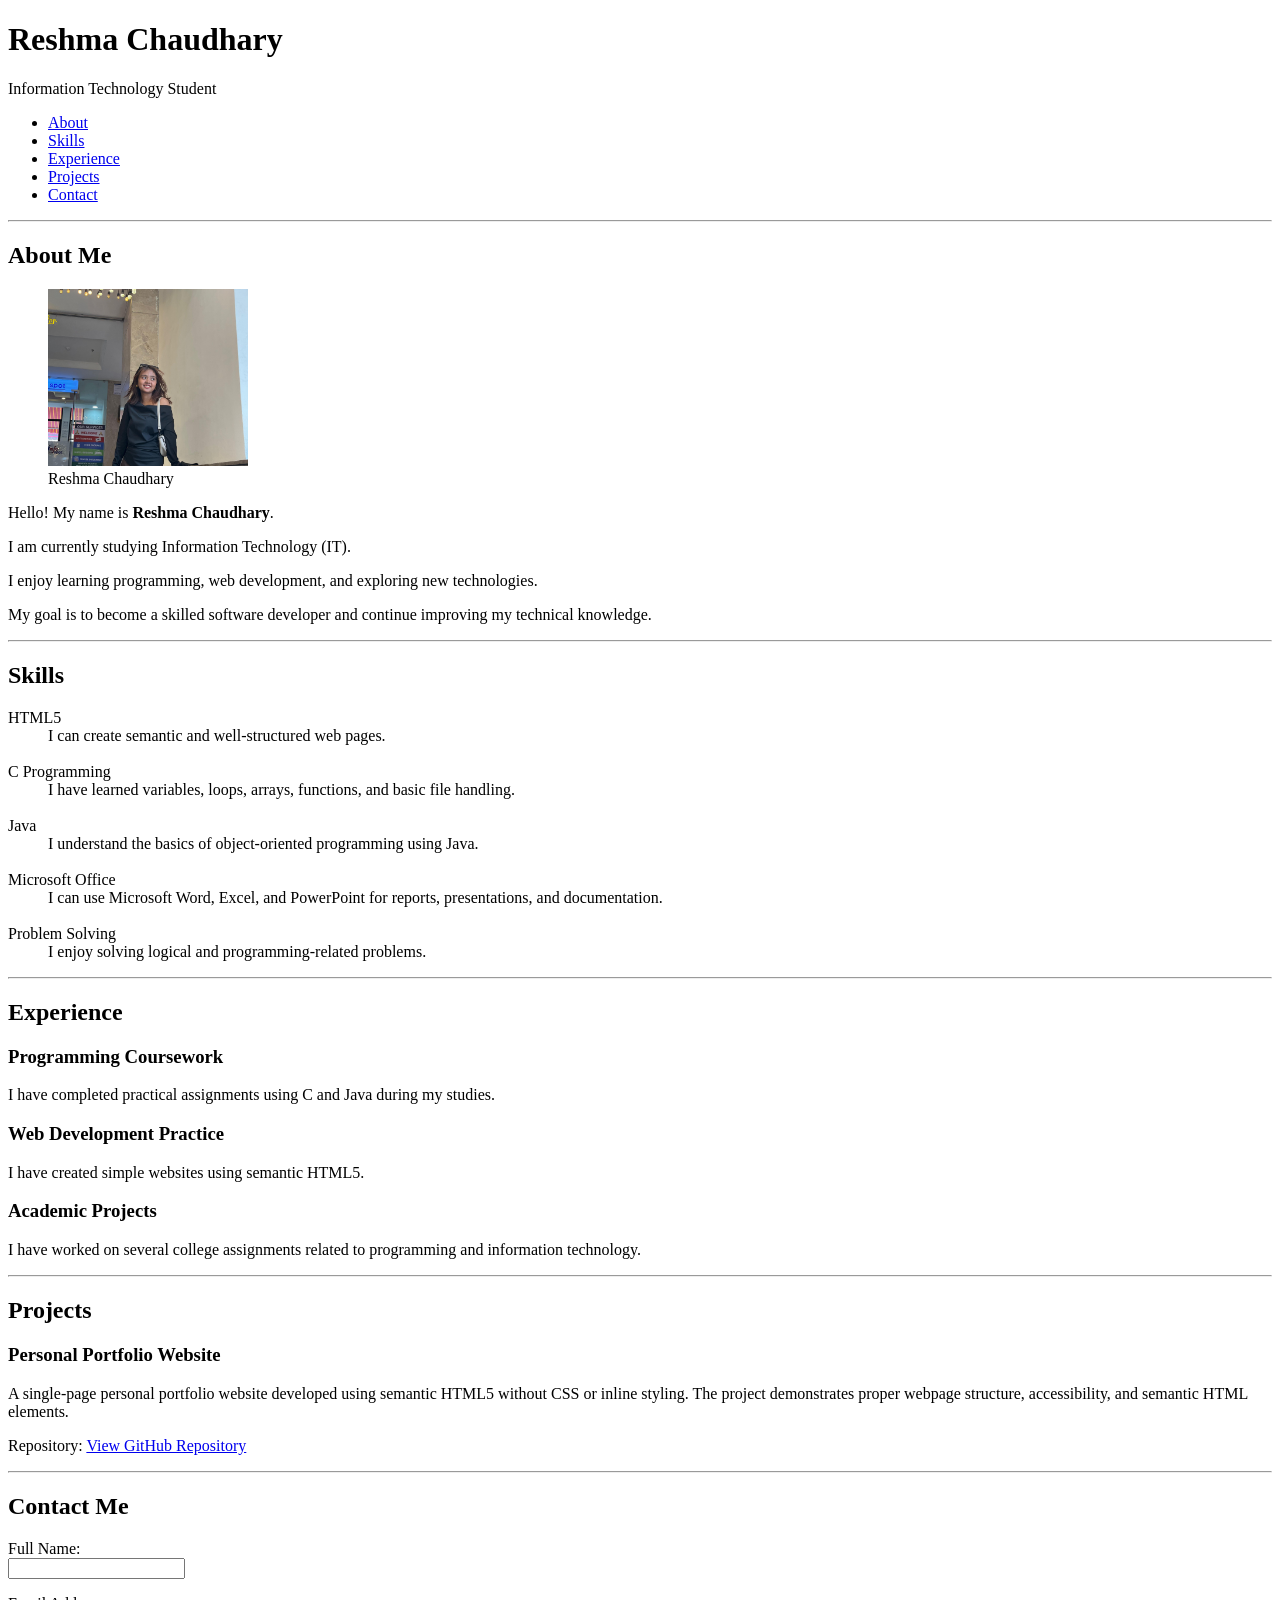
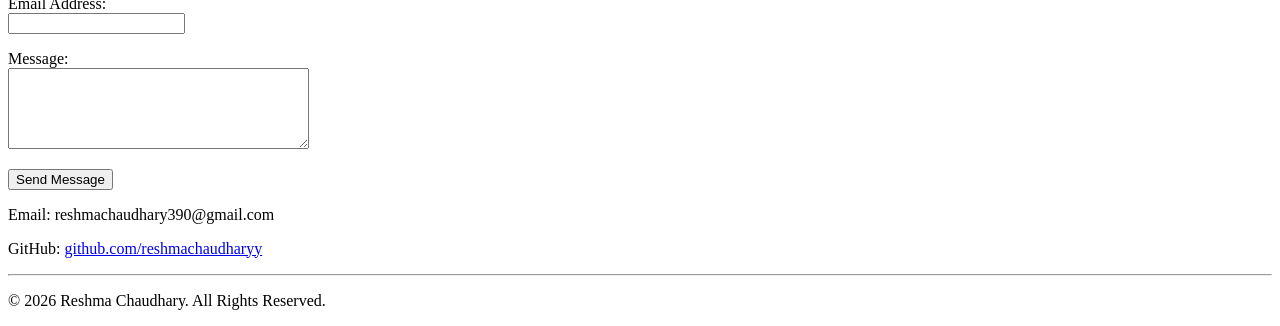
==== index.html @ 18c4c6c0 "Update index.html" ====
<!DOCTYPE html>
<html lang="en">
<head>
    <meta charset="UTF-8">
    <meta name="viewport" content="width=device-width, initial-scale=1.0">
    <title>Personal Portfolio - Reshma Chaudhary</title>
</head>
<body>

    <header>
        <h1>Reshma Chaudhary</h1>
        <p>Information Technology Student</p>

        <nav>
            <ul>
                <li><a href="#about">About</a></li>
                <li><a href="#skills">Skills</a></li>
                <li><a href="#experience">Experience</a></li>
                <li><a href="#projects">Projects</a></li>
                <li><a href="#contact">Contact</a></li>
            </ul>
        </nav>

        <hr>
    </header>

    <main>

        <!-- About Section -->
        <section id="about">
            <h2>About Me</h2>

            <figure>
                <img src="reshma.jpeg" alt="Profile picture of Reshma Chaudhary" width="200">
                <figcaption>Reshma Chaudhary</figcaption>
            </figure>

            <p>Hello! My name is <strong>Reshma Chaudhary</strong>.</p>
            <p>I am currently studying Information Technology (IT).</p>
            <p>I enjoy learning programming, web development, and exploring new technologies.</p>
            <p>My goal is to become a skilled software developer and continue improving my technical knowledge.</p>

            <hr>
        </section>

        <!-- Skills Section -->
        <section id="skills">
            <h2>Skills</h2>

            <dl>
                <dt>HTML5</dt>
                <dd>I can create semantic and well-structured web pages.</dd>
                <br>

                <dt>C Programming</dt>
                <dd>I have learned variables, loops, arrays, functions, and basic file handling.</dd>
                <br>

                <dt>Java</dt>
                <dd>I understand the basics of object-oriented programming using Java.</dd>
                <br>

                <dt>Microsoft Office</dt>
                <dd>I can use Microsoft Word, Excel, and PowerPoint for reports, presentations, and documentation.</dd>
                <br>

                <dt>Problem Solving</dt>
                <dd>I enjoy solving logical and programming-related problems.</dd>
            </dl>

            <hr>
        </section>

        <!-- Experience Section -->
        <section id="experience">
            <h2>Experience</h2>

            <article>
                <h3>Programming Coursework</h3>
                <p>I have completed practical assignments using C and Java during my studies.</p>
            </article>

            <article>
                <h3>Web Development Practice</h3>
                <p>I have created simple websites using semantic HTML5.</p>
            </article>

            <article>
                <h3>Academic Projects</h3>
                <p>I have worked on several college assignments related to programming and information technology.</p>
            </article>

            <hr>
        </section>

        <!-- Projects Section -->
        <section id="projects">

            <h2>Projects</h2>

            <article>

                <h3>Personal Portfolio Website</h3>

                <p>
                    A single-page personal portfolio website developed
                    using semantic HTML5 without CSS or inline styling.
                    The project demonstrates proper webpage structure,
                    accessibility, and semantic HTML elements.
                </p>

                <p>
                    Repository:
                    <a href="https://github.com/reshmachaudharyy/my-portfolio" target="_blank">
                        View GitHub Repository
                    </a>
                </p>

            </article>

            <hr>
        </section>

        <!-- Contact Section -->
        <section id="contact">
            <h2>Contact Me</h2>

            <form action="#" method="post">

                <p>
                    <label for="name">Full Name:</label><br>
                    <input type="text" id="name" name="name" required>
                </p>

                <p>
                    <label for="email">Email Address:</label><br>
                    <input type="email" id="email" name="email" required>
                </p>

                <p>
                    <label for="message">Message:</label><br>
                    <textarea id="message" name="message" rows="5" cols="35" required></textarea>
                </p>

                <p>
                    <button type="submit">Send Message</button>
                </p>

            </form>

            <p>Email: reshmachaudhary390@gmail.com</p>

            <p>
                GitHub:
                <a href="https://github.com/reshmachaudharyy" target="_blank">
                    github.com/reshmachaudharyy
                </a>
            </p>

        </section>

    </main>

    <hr>

    <footer>
        <p>&copy; 2026 Reshma Chaudhary. All Rights Reserved.</p>
    </footer>

</body>
</html>
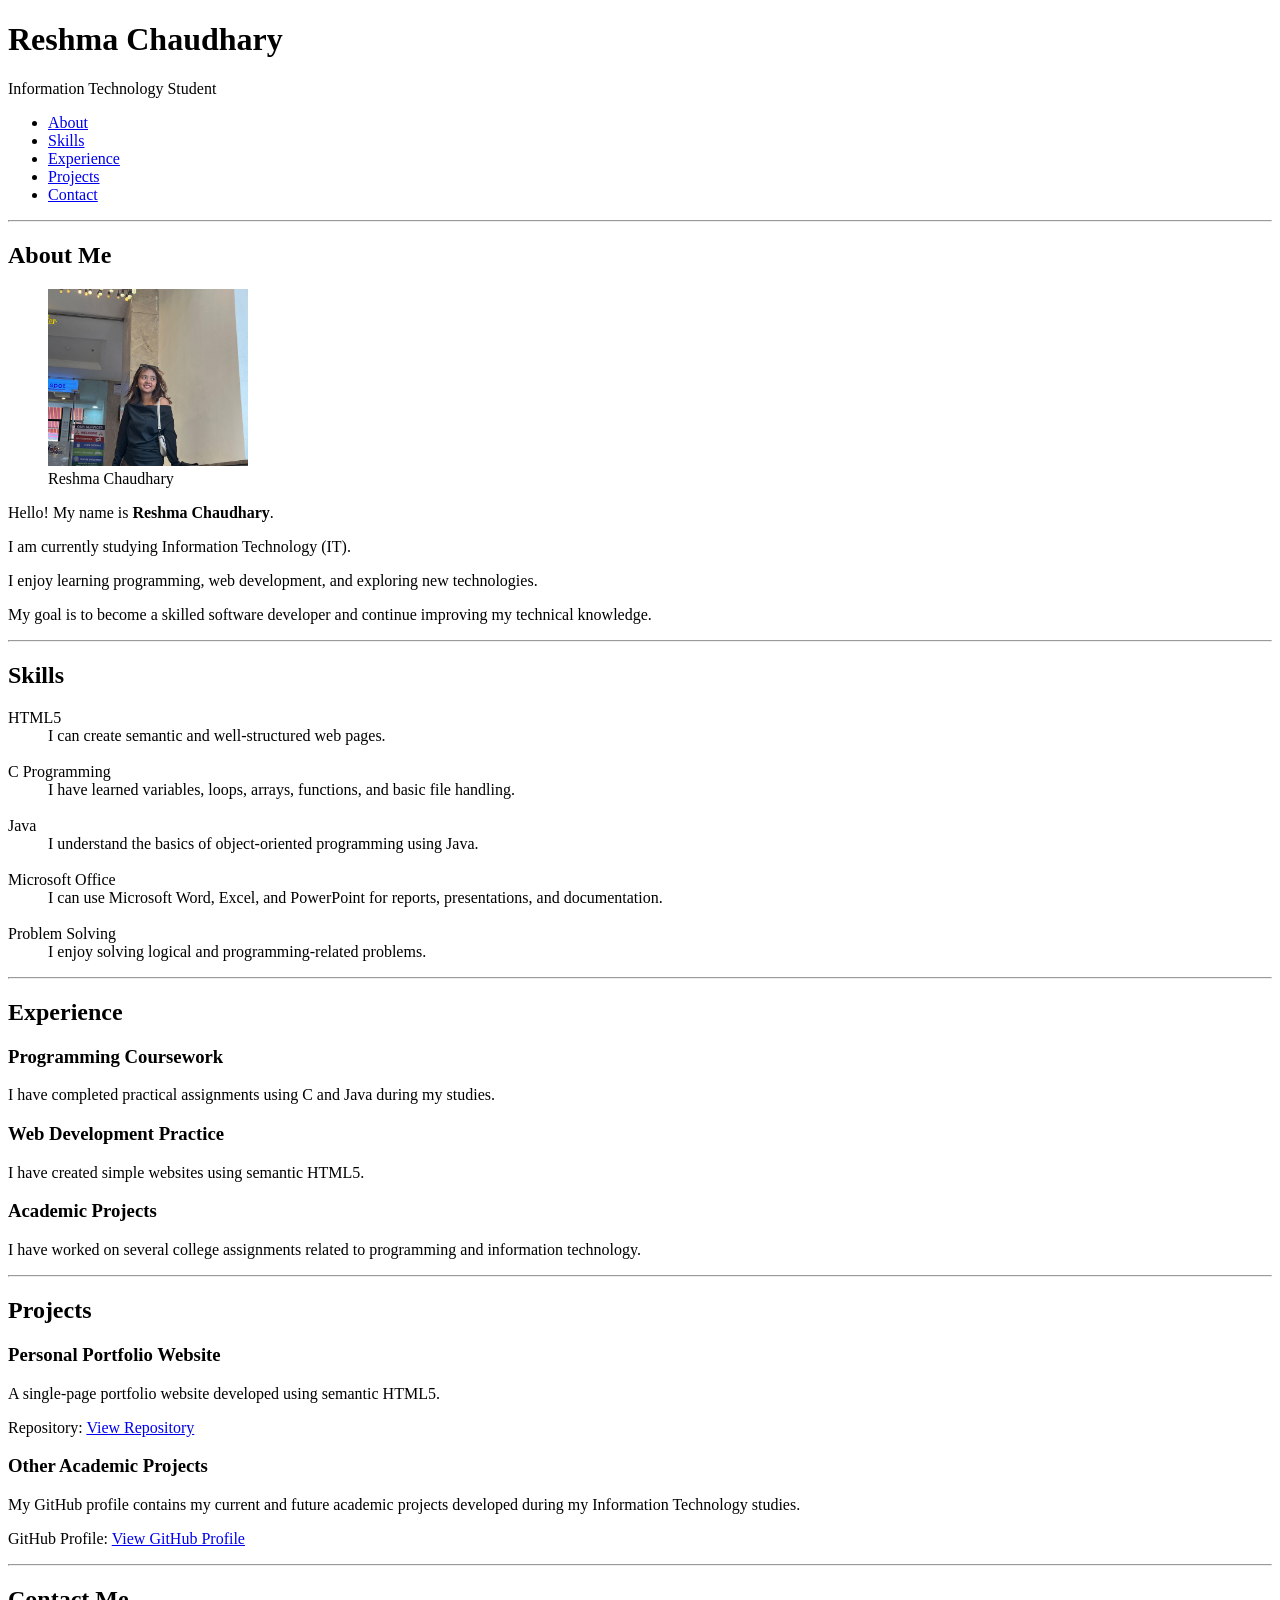
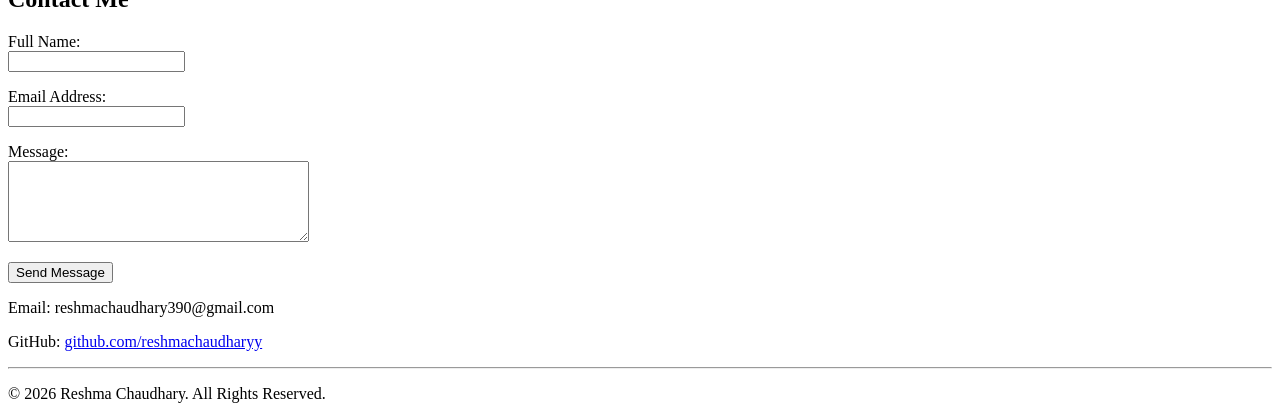
==== commit 69c2a3c7: "Update index.html" ====
--- a/index.html
+++ b/index.html
@@ -98,25 +98,32 @@
 
             <h2>Projects</h2>
 
-            <article>
+          <article>
+    <h3>Personal Portfolio Website</h3>
+    <p>A single-page portfolio website developed using semantic HTML5.</p>
 
-                <h3>Personal Portfolio Website</h3>
+    <p>
+        Repository:
+        <a href="https://github.com/reshmachaudharyy/my-portfolio" target="_blank">
+            View Repository
+        </a>
+    </p>
+</article>
 
-                <p>
-                    A single-page personal portfolio website developed
-                    using semantic HTML5 without CSS or inline styling.
-                    The project demonstrates proper webpage structure,
-                    accessibility, and semantic HTML elements.
-                </p>
+<article>
+    <h3>Other Academic Projects</h3>
+    <p>
+        My GitHub profile contains my current and future academic projects
+        developed during my Information Technology studies.
+    </p>
 
-                <p>
-                    Repository:
-                    <a href="https://github.com/reshmachaudharyy/my-portfolio" target="_blank">
-                        View GitHub Repository
-                    </a>
-                </p>
-
-            </article>
+    <p>
+        GitHub Profile:
+        <a href="https://github.com/reshmachaudharyy" target="_blank">
+            View GitHub Profile
+        </a>
+    </p>
+</article>
 
             <hr>
         </section>
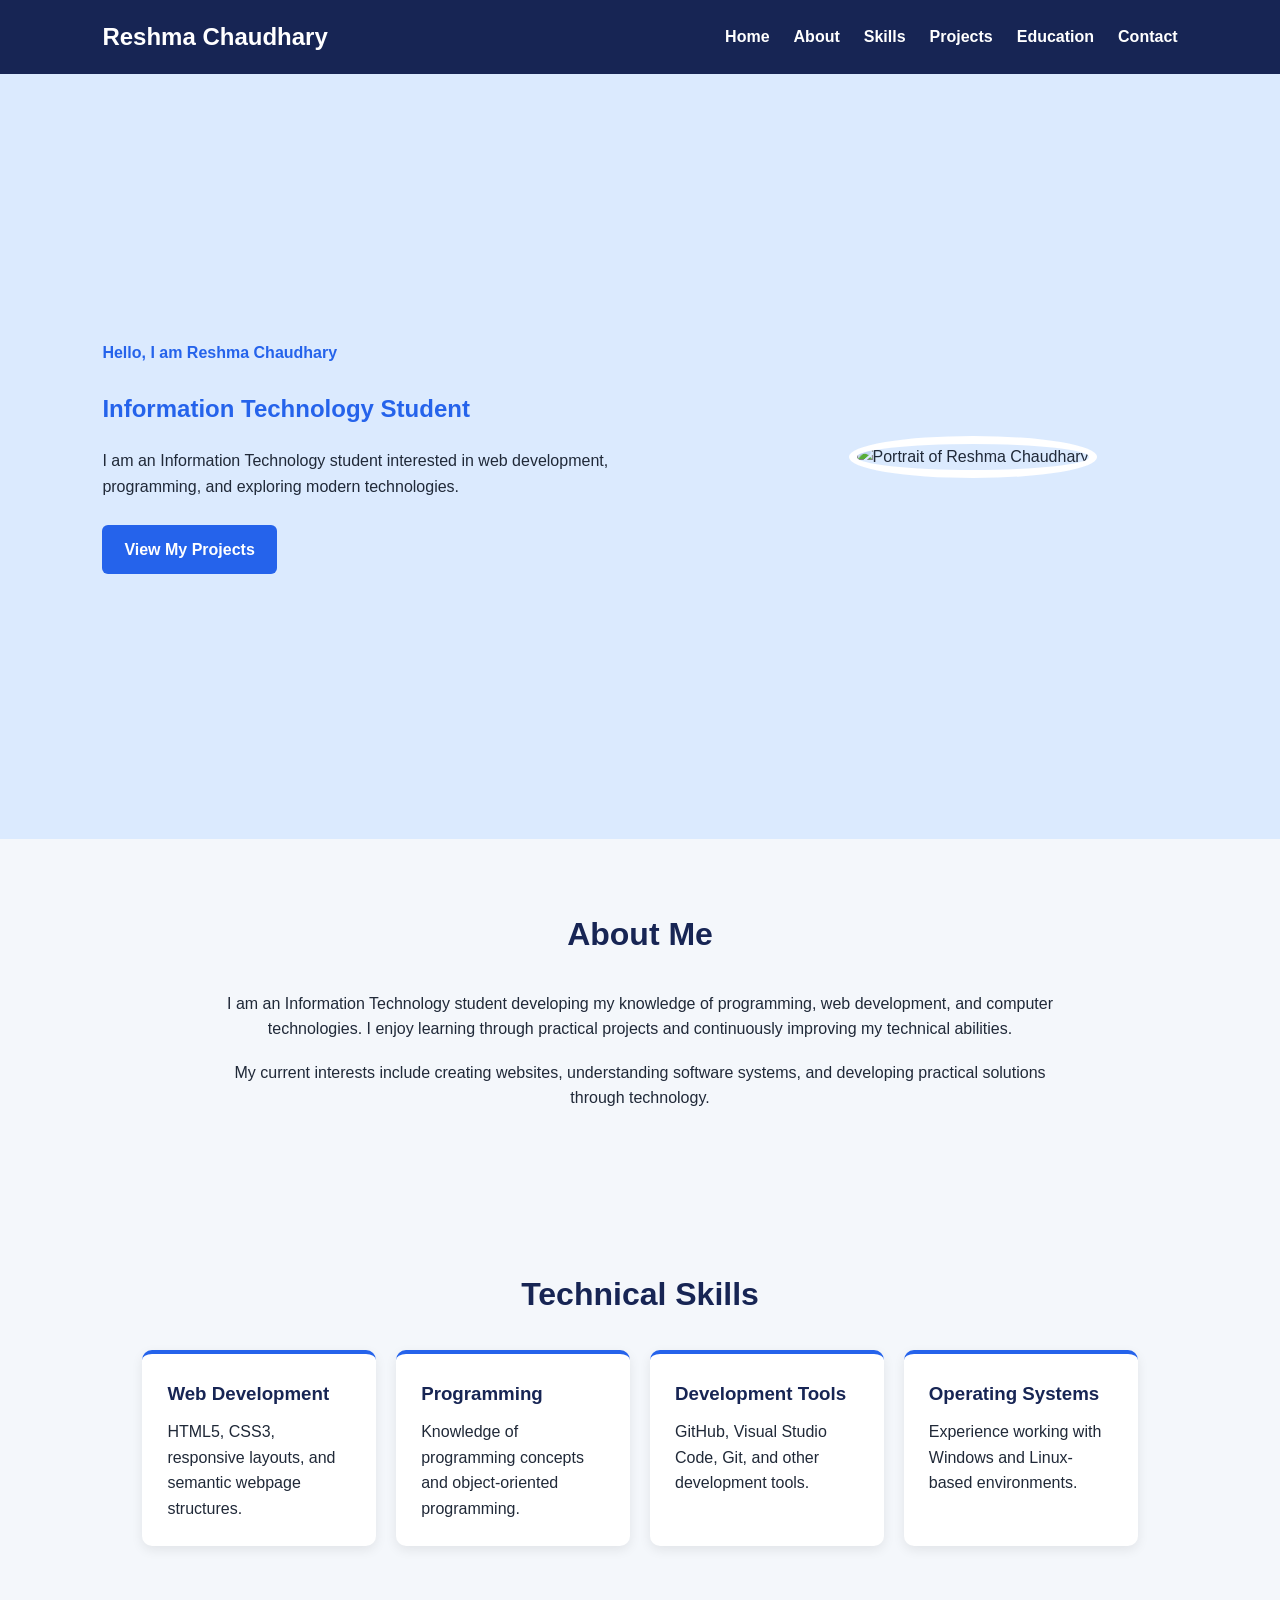
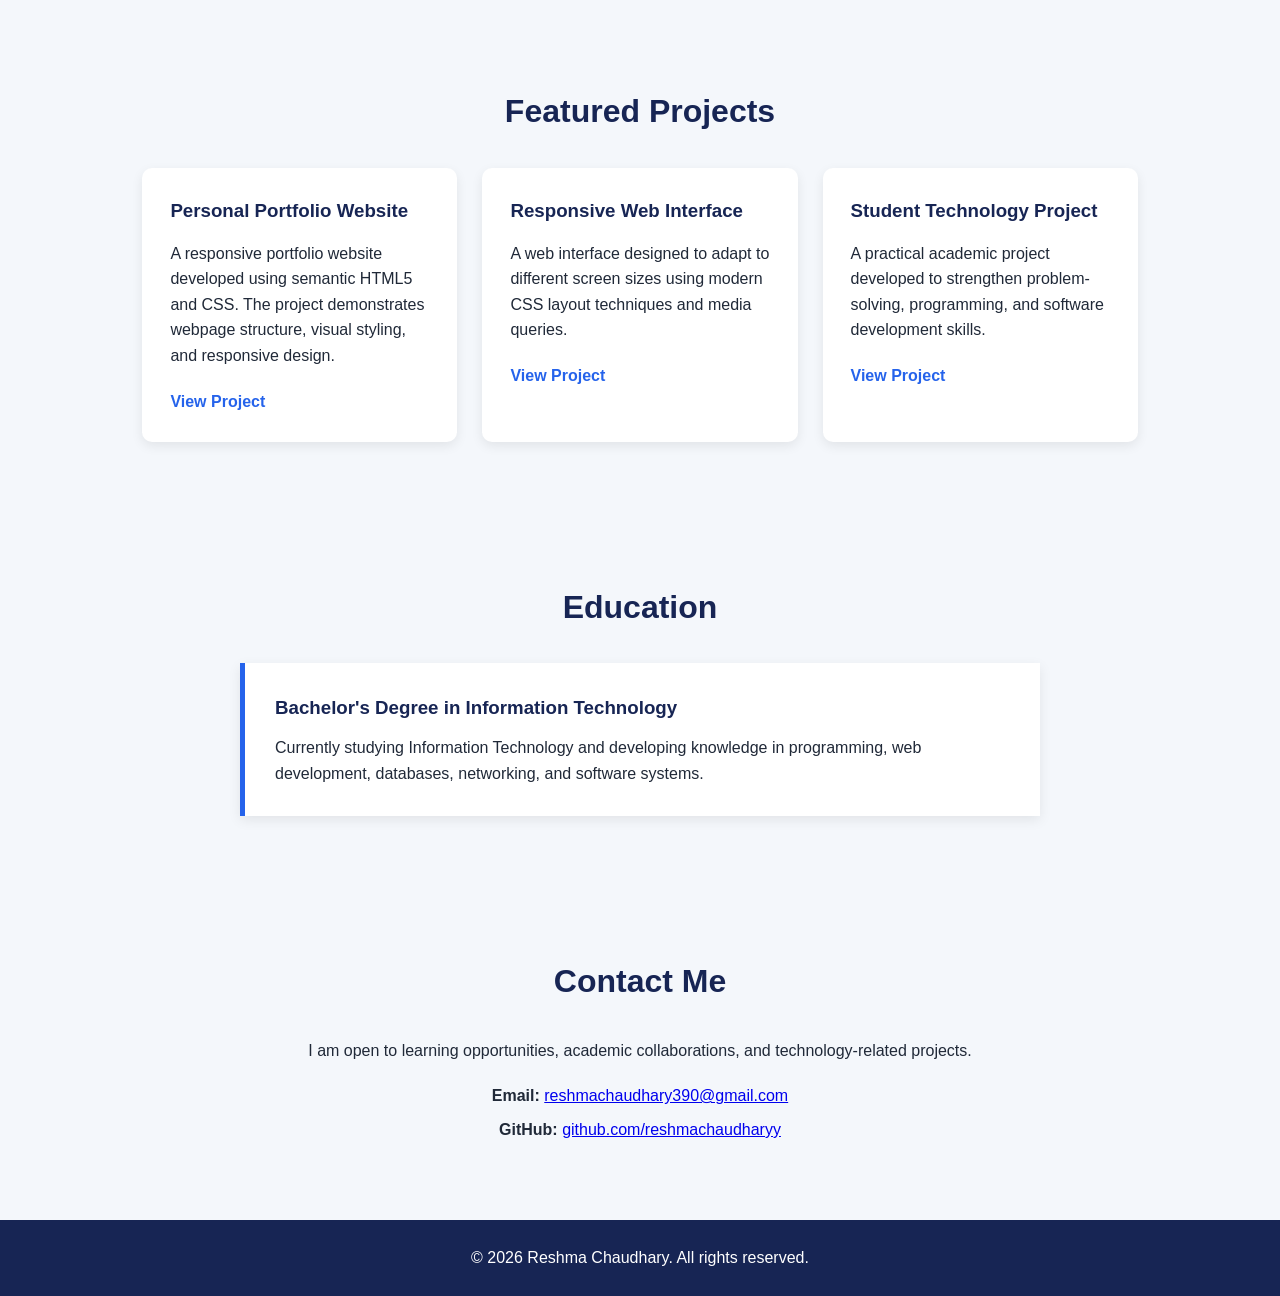
==== commit 0a2f6b3a: "Add files via upload" ====
--- a/index.html
+++ b/index.html
@@ -1,178 +1,250 @@
 <!DOCTYPE html>
 <html lang="en">
+
 <head>
     <meta charset="UTF-8">
     <meta name="viewport" content="width=device-width, initial-scale=1.0">
-    <title>Personal Portfolio - Reshma Chaudhary</title>
+    <meta name="description" content="Personal portfolio of Reshma Chaudhary, an Information Technology student.">
+    <title>Reshma Chaudhary | IT Portfolio</title>
+
+    <link rel="stylesheet" href="style.css">
 </head>
+
 <body>
 
-    <header>
-        <h1>Reshma Chaudhary</h1>
-        <p>Information Technology Student</p>
-
-        <nav>
-            <ul>
+    <header class="site-header">
+        <nav class="navbar">
+            <h1 class="logo">Reshma Chaudhary</h1>
+
+            <ul class="nav-links">
+                <li><a href="#home">Home</a></li>
                 <li><a href="#about">About</a></li>
                 <li><a href="#skills">Skills</a></li>
-                <li><a href="#experience">Experience</a></li>
                 <li><a href="#projects">Projects</a></li>
+                <li><a href="#education">Education</a></li>
                 <li><a href="#contact">Contact</a></li>
             </ul>
         </nav>
-
-        <hr>
     </header>
 
     <main>
 
-        <!-- About Section -->
-        <section id="about">
+        <section id="home" class="hero-section">
+            <div class="hero-content">
+                <p class="intro-text">Hello, I am Reshma Chaudhary</p>
+
+                <h3>Information Technology Student</h3>
+
+                <p>
+                    I am an Information Technology student interested in web development,
+                    programming, and exploring modern technologies.
+                </p>
+
+                <a href="#projects" class="primary-button">
+                    View My Projects
+                </a>
+            </div>
+
+            <div class="profile-image">
+                <img src="Images/reshma.jpeg"
+                     alt="Portrait of Reshma Chaudhary">
+            </div>
+        </section>
+
+
+        <section id="about" class="content-section">
+
             <h2>About Me</h2>
 
-            <figure>
-                <img src="reshma.jpeg" alt="Profile picture of Reshma Chaudhary" width="200">
-                <figcaption>Reshma Chaudhary</figcaption>
-            </figure>
-
-            <p>Hello! My name is <strong>Reshma Chaudhary</strong>.</p>
-            <p>I am currently studying Information Technology (IT).</p>
-            <p>I enjoy learning programming, web development, and exploring new technologies.</p>
-            <p>My goal is to become a skilled software developer and continue improving my technical knowledge.</p>
-
-            <hr>
-        </section>
-
-        <!-- Skills Section -->
-        <section id="skills">
-            <h2>Skills</h2>
-
-            <dl>
-                <dt>HTML5</dt>
-                <dd>I can create semantic and well-structured web pages.</dd>
-                <br>
-
-                <dt>C Programming</dt>
-                <dd>I have learned variables, loops, arrays, functions, and basic file handling.</dd>
-                <br>
-
-                <dt>Java</dt>
-                <dd>I understand the basics of object-oriented programming using Java.</dd>
-                <br>
-
-                <dt>Microsoft Office</dt>
-                <dd>I can use Microsoft Word, Excel, and PowerPoint for reports, presentations, and documentation.</dd>
-                <br>
-
-                <dt>Problem Solving</dt>
-                <dd>I enjoy solving logical and programming-related problems.</dd>
-            </dl>
-
-            <hr>
-        </section>
-
-        <!-- Experience Section -->
-        <section id="experience">
-            <h2>Experience</h2>
-
-            <article>
-                <h3>Programming Coursework</h3>
-                <p>I have completed practical assignments using C and Java during my studies.</p>
+            <p>
+                I am an Information Technology student developing my knowledge of programming,
+                web development, and computer technologies. I enjoy learning through practical
+                projects and continuously improving my technical abilities.
+            </p>
+
+            <p>
+                My current interests include creating websites, understanding software systems,
+                and developing practical solutions through technology.
+            </p>
+
+        </section>
+
+
+        <section id="skills" class="content-section">
+
+            <h2>Technical Skills</h2>
+
+            <div class="skills-grid">
+
+                <article class="skill-card">
+                    <h3>Web Development</h3>
+
+                    <p>
+                        HTML5, CSS3, responsive layouts, and semantic webpage structures.
+                    </p>
+                </article>
+
+
+                <article class="skill-card">
+                    <h3>Programming</h3>
+
+                    <p>
+                        Knowledge of programming concepts and object-oriented programming.
+                    </p>
+                </article>
+
+
+                <article class="skill-card">
+                    <h3>Development Tools</h3>
+
+                    <p>
+                        GitHub, Visual Studio Code, Git, and other development tools.
+                    </p>
+                </article>
+
+
+                <article class="skill-card">
+                    <h3>Operating Systems</h3>
+
+                    <p>
+                        Experience working with Windows and Linux-based environments.
+                    </p>
+                </article>
+
+            </div>
+
+        </section>
+
+
+        <section id="projects" class="content-section">
+
+            <h2>Featured Projects</h2>
+
+            <div class="projects-grid">
+
+                <article class="project-card">
+
+                    <h3>Personal Portfolio Website</h3>
+
+                    <p>
+                        A responsive portfolio website developed using semantic HTML5 and CSS.
+                        The project demonstrates webpage structure, visual styling, and responsive design.
+                    </p>
+
+                    <a href="https://github.com/reshmachaudharyy"
+                       target="_blank"
+                       rel="noopener">
+                        View Project
+                    </a>
+
+                </article>
+
+
+                <article class="project-card">
+
+                    <h3>Responsive Web Interface</h3>
+
+                    <p>
+                        A web interface designed to adapt to different screen sizes using modern
+                        CSS layout techniques and media queries.
+                    </p>
+
+                    <a href="https://github.com/reshmachaudharyy"
+                       target="_blank"
+                       rel="noopener">
+                        View Project
+                    </a>
+
+                </article>
+
+
+                <article class="project-card">
+
+                    <h3>Student Technology Project</h3>
+
+                    <p>
+                        A practical academic project developed to strengthen problem-solving,
+                        programming, and software development skills.
+                    </p>
+
+                    <a href="https://github.com/reshmachaudharyy"
+                       target="_blank"
+                       rel="noopener">
+                        View Project
+                    </a>
+
+                </article>
+
+            </div>
+
+        </section>
+
+
+        <section id="education" class="content-section">
+
+            <h2>Education</h2>
+
+            <article class="education-card">
+
+                <h3>
+                    Bachelor's Degree in Information Technology
+                </h3>
+
+                <p>
+                    Currently studying Information Technology and developing knowledge in
+                    programming, web development, databases, networking, and software systems.
+                </p>
+
             </article>
 
-            <article>
-                <h3>Web Development Practice</h3>
-                <p>I have created simple websites using semantic HTML5.</p>
-            </article>
-
-            <article>
-                <h3>Academic Projects</h3>
-                <p>I have worked on several college assignments related to programming and information technology.</p>
-            </article>
-
-            <hr>
-        </section>
-
-        <!-- Projects Section -->
-        <section id="projects">
-
-            <h2>Projects</h2>
-
-          <article>
-    <h3>Personal Portfolio Website</h3>
-    <p>A single-page portfolio website developed using semantic HTML5.</p>
-
-    <p>
-        Repository:
-        <a href="https://github.com/reshmachaudharyy/my-portfolio" target="_blank">
-            View Repository
-        </a>
-    </p>
-</article>
-
-<article>
-    <h3>Other Academic Projects</h3>
-    <p>
-        My GitHub profile contains my current and future academic projects
-        developed during my Information Technology studies.
-    </p>
-
-    <p>
-        GitHub Profile:
-        <a href="https://github.com/reshmachaudharyy" target="_blank">
-            View GitHub Profile
-        </a>
-    </p>
-</article>
-
-            <hr>
-        </section>
-
-        <!-- Contact Section -->
-        <section id="contact">
+        </section>
+
+
+        <section id="contact" class="content-section contact-section">
+
             <h2>Contact Me</h2>
 
-            <form action="#" method="post">
-
-                <p>
-                    <label for="name">Full Name:</label><br>
-                    <input type="text" id="name" name="name" required>
-                </p>
-
-                <p>
-                    <label for="email">Email Address:</label><br>
-                    <input type="email" id="email" name="email" required>
-                </p>
-
-                <p>
-                    <label for="message">Message:</label><br>
-                    <textarea id="message" name="message" rows="5" cols="35" required></textarea>
-                </p>
-
-                <p>
-                    <button type="submit">Send Message</button>
-                </p>
-
-            </form>
-
-            <p>Email: reshmachaudhary390@gmail.com</p>
-
             <p>
-                GitHub:
-                <a href="https://github.com/reshmachaudharyy" target="_blank">
-                    github.com/reshmachaudharyy
-                </a>
+                I am open to learning opportunities, academic collaborations,
+                and technology-related projects.
             </p>
 
+            <ul class="contact-list">
+
+                <li>
+                    <strong>Email:</strong>
+
+                    <a href="mailto:reshmachaudhary390@gmail.com">
+                        reshmachaudhary390@gmail.com
+                    </a>
+                </li>
+
+
+                <li>
+                    <strong>GitHub:</strong>
+
+                    <a href="https://github.com/reshmachaudharyy"
+                       target="_blank"
+                       rel="noopener">
+                        github.com/reshmachaudharyy
+                    </a>
+                </li>
+
+            </ul>
+
         </section>
 
     </main>
 
-    <hr>
-
-    <footer>
-        <p>&copy; 2026 Reshma Chaudhary. All Rights Reserved.</p>
+
+    <footer class="site-footer">
+
+        <p>
+            &copy; 2026 Reshma Chaudhary. All rights reserved.
+        </p>
+
     </footer>
 
 </body>
-</html>
+
+</html>
--- a/style.css
+++ b/style.css
@@ -0,0 +1,319 @@
+/* ------------------------------
+   General Page Styling
+------------------------------ */
+
+* {
+    margin: 0;
+    padding: 0;
+    box-sizing: border-box;
+}
+
+html {
+    scroll-behavior: smooth;
+}
+
+body {
+    font-family: Arial, Helvetica, sans-serif;
+    line-height: 1.6;
+    background-color: #f4f7fb;
+    color: #202938;
+}
+
+/* ------------------------------
+   Header and Navigation
+------------------------------ */
+
+.site-header {
+    background-color: #172554;
+    padding: 18px 8%;
+    position: sticky;
+    top: 0;
+    z-index: 1000;
+}
+
+.navbar {
+    display: flex;
+    justify-content: space-between;
+    align-items: center;
+    gap: 30px;
+}
+
+.logo {
+    color: #ffffff;
+    font-size: 1.5rem;
+}
+
+.nav-links {
+    display: flex;
+    list-style: none;
+    gap: 24px;
+}
+
+.nav-links a {
+    color: #ffffff;
+    text-decoration: none;
+    font-weight: bold;
+    transition: opacity 0.3s ease;
+}
+
+.nav-links a:hover {
+    opacity: 0.7;
+}
+
+/* ------------------------------
+   Hero Section
+------------------------------ */
+
+.hero-section {
+    min-height: 85vh;
+    padding: 80px 8%;
+    display: grid;
+    grid-template-columns: 1.5fr 1fr;
+    align-items: center;
+    gap: 50px;
+    background-color: #dbeafe;
+}
+
+.hero-content h2 {
+    font-size: 3rem;
+    color: #172554;
+    margin-bottom: 10px;
+}
+
+.hero-content h3 {
+    font-size: 1.5rem;
+    color: #2563eb;
+    margin-bottom: 20px;
+}
+
+.hero-content p {
+    max-width: 600px;
+    margin-bottom: 25px;
+}
+
+.intro-text {
+    font-weight: bold;
+    color: #2563eb;
+}
+
+.profile-image {
+    text-align: center;
+}
+
+.profile-image img {
+    width: 280px;
+    height: 280px;
+    object-fit: cover;
+    border-radius: 50%;
+    border: 8px solid #ffffff;
+}
+
+/* ------------------------------
+   Buttons
+------------------------------ */
+
+.primary-button {
+    display: inline-block;
+    padding: 12px 22px;
+    background-color: #2563eb;
+    color: #ffffff;
+    text-decoration: none;
+    border-radius: 6px;
+    font-weight: bold;
+}
+
+.primary-button:hover {
+    background-color: #1d4ed8;
+}
+
+/* ------------------------------
+   General Sections
+------------------------------ */
+
+.content-section {
+    padding: 70px 8%;
+    max-width: 1200px;
+    margin: auto;
+}
+
+.content-section h2 {
+    text-align: center;
+    color: #172554;
+    margin-bottom: 30px;
+    font-size: 2rem;
+}
+
+.content-section > p {
+    max-width: 850px;
+    margin: 0 auto 18px;
+    text-align: center;
+}
+
+/* ------------------------------
+   Skills Section
+------------------------------ */
+
+.skills-grid {
+    display: grid;
+    grid-template-columns: repeat(4, 1fr);
+    gap: 20px;
+}
+
+.skill-card {
+    background-color: #ffffff;
+    padding: 25px;
+    border-radius: 10px;
+    border-top: 4px solid #2563eb;
+    box-shadow: 0 4px 12px rgba(0, 0, 0, 0.08);
+}
+
+.skill-card h3 {
+    color: #172554;
+    margin-bottom: 10px;
+}
+
+/* ------------------------------
+   Projects Section
+------------------------------ */
+
+.projects-grid {
+    display: grid;
+    grid-template-columns: repeat(3, 1fr);
+    gap: 25px;
+}
+
+.project-card {
+    background-color: #ffffff;
+    padding: 28px;
+    border-radius: 10px;
+    box-shadow: 0 4px 12px rgba(0, 0, 0, 0.08);
+}
+
+.project-card h3 {
+    color: #172554;
+    margin-bottom: 15px;
+}
+
+.project-card p {
+    margin-bottom: 20px;
+}
+
+.project-card a {
+    color: #2563eb;
+    font-weight: bold;
+    text-decoration: none;
+}
+
+.project-card a:hover {
+    text-decoration: underline;
+}
+
+/* ------------------------------
+   Education Section
+------------------------------ */
+
+.education-card {
+    background-color: #ffffff;
+    padding: 30px;
+    border-left: 5px solid #2563eb;
+    max-width: 800px;
+    margin: auto;
+    box-shadow: 0 4px 12px rgba(0, 0, 0, 0.08);
+}
+
+.education-card h3 {
+    color: #172554;
+    margin-bottom: 12px;
+}
+
+/* ------------------------------
+   Contact Section
+------------------------------ */
+
+.contact-section {
+    text-align: center;
+}
+
+.contact-list {
+    list-style: none;
+    margin-top: 20px;
+}
+
+.contact-list li {
+    margin: 8px 0;
+}
+
+/* ------------------------------
+   Footer
+------------------------------ */
+
+.site-footer {
+    text-align: center;
+    padding: 25px;
+    background-color: #172554;
+    color: #ffffff;
+}
+
+/* ------------------------------
+   Responsive Design
+------------------------------ */
+
+@media (max-width: 900px) {
+
+    .navbar {
+        flex-direction: column;
+    }
+
+    .skills-grid {
+        grid-template-columns: repeat(2, 1fr);
+    }
+
+    .projects-grid {
+        grid-template-columns: repeat(2, 1fr);
+    }
+
+    .hero-section {
+        grid-template-columns: 1fr;
+        text-align: center;
+    }
+
+    .hero-content p {
+        margin-left: auto;
+        margin-right: auto;
+    }
+}
+
+@media (max-width: 600px) {
+
+    .site-header {
+        padding: 20px 5%;
+    }
+
+    .nav-links {
+        flex-direction: column;
+        align-items: center;
+        gap: 10px;
+    }
+
+    .hero-section {
+        padding: 60px 5%;
+    }
+
+    .hero-content h2 {
+        font-size: 2.2rem;
+    }
+
+    .profile-image img {
+        width: 220px;
+        height: 220px;
+    }
+
+    .content-section {
+        padding: 50px 5%;
+    }
+
+    .skills-grid,
+    .projects-grid {
+        grid-template-columns: 1fr;
+    }
+}
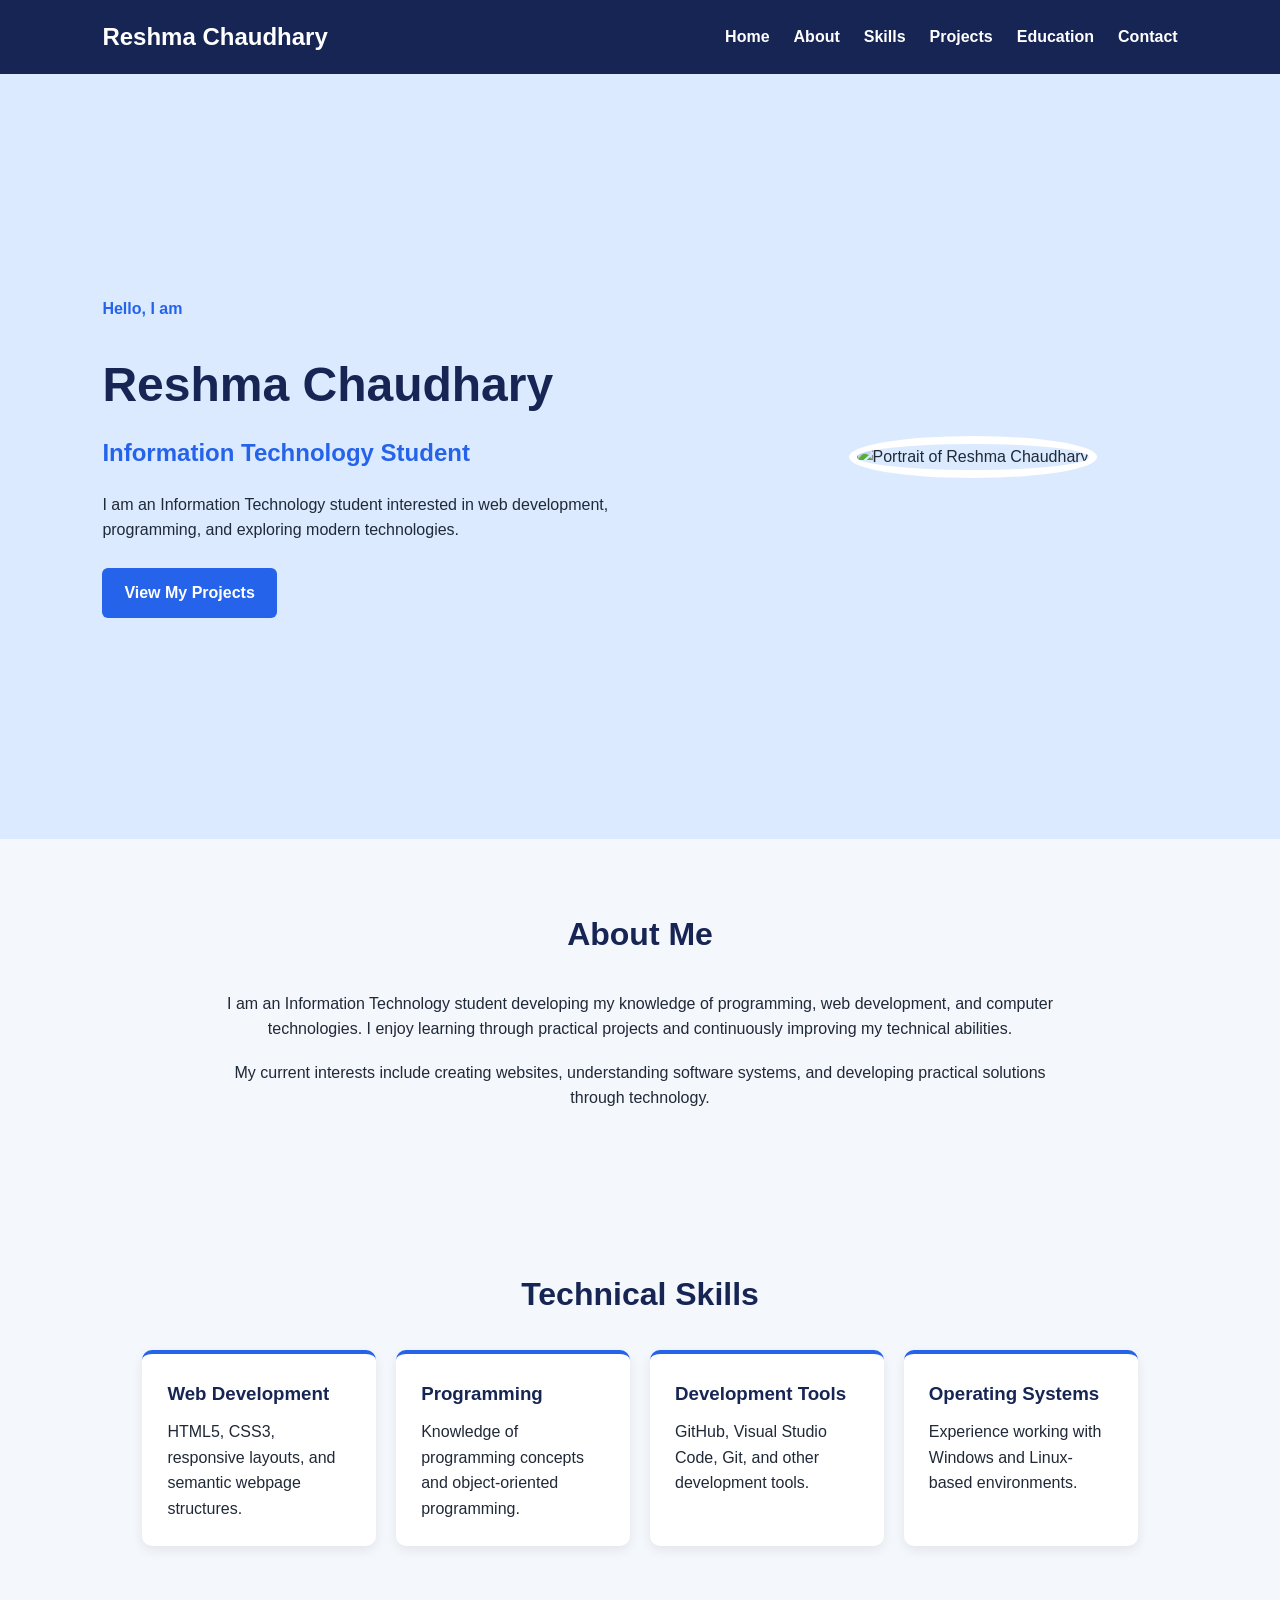
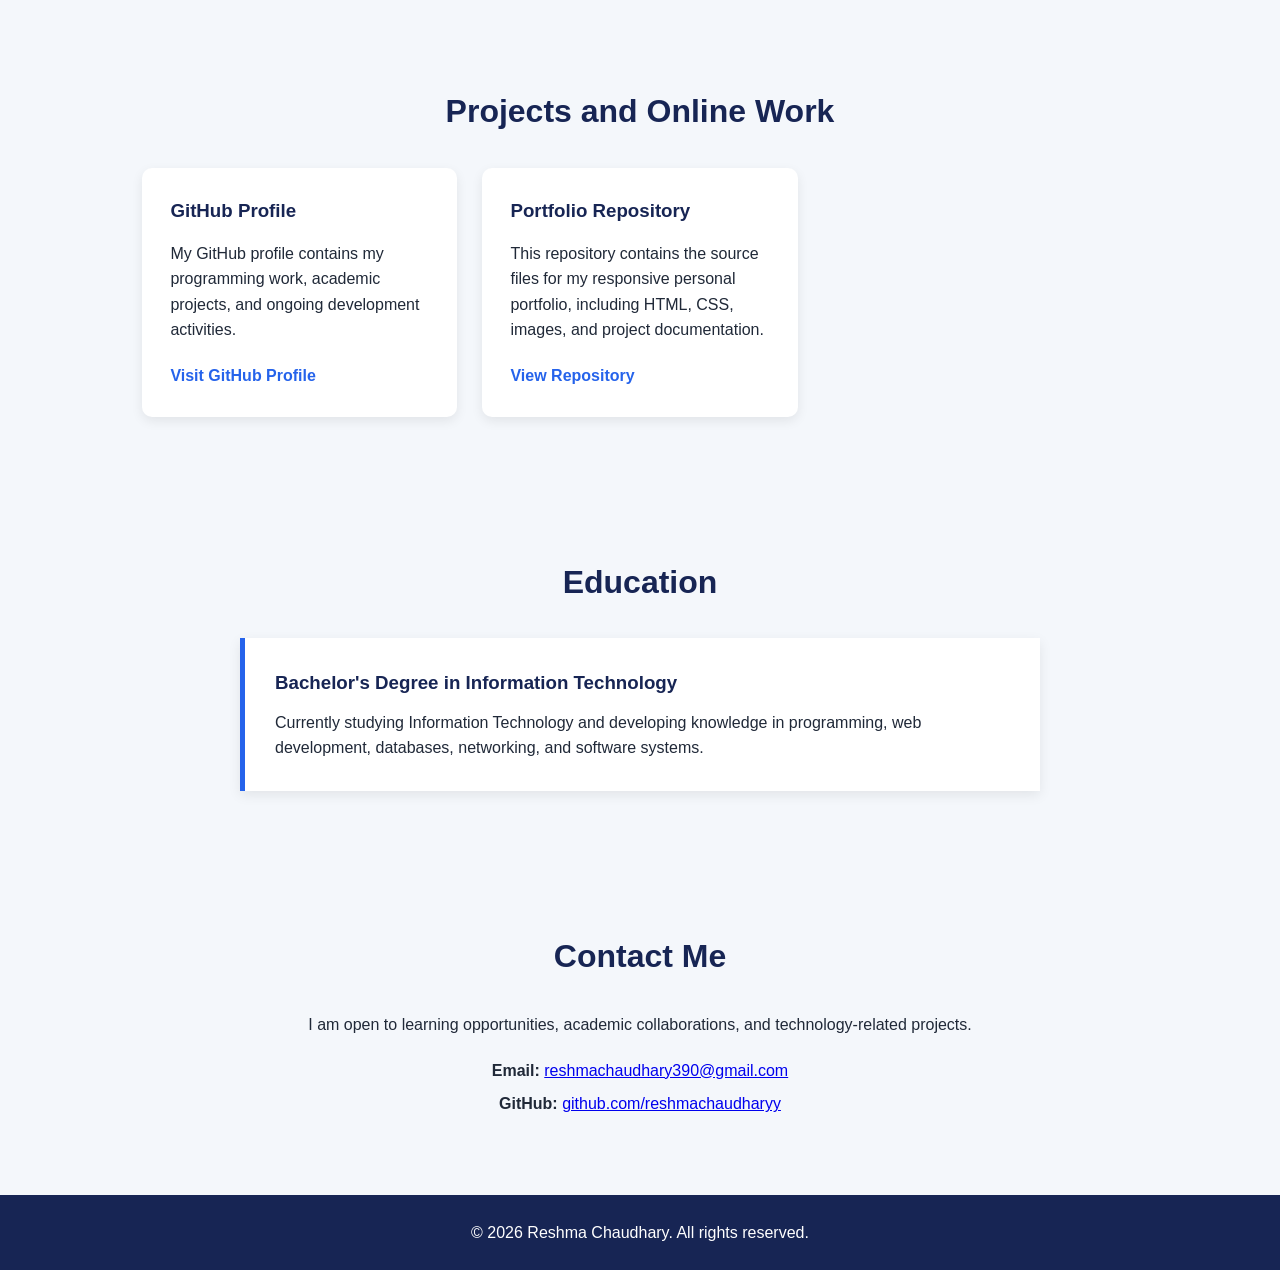
==== commit 167dcbef: "Update index.html" ====
--- a/index.html
+++ b/index.html
@@ -4,7 +4,10 @@
 <head>
     <meta charset="UTF-8">
     <meta name="viewport" content="width=device-width, initial-scale=1.0">
-    <meta name="description" content="Personal portfolio of Reshma Chaudhary, an Information Technology student.">
+
+    <meta name="description"
+        content="Personal portfolio of Reshma Chaudhary, an Information Technology student.">
+
     <title>Reshma Chaudhary | IT Portfolio</title>
 
     <link rel="stylesheet" href="style.css">
@@ -13,7 +16,9 @@
 <body>
 
     <header class="site-header">
+
         <nav class="navbar">
+
             <h1 class="logo">Reshma Chaudhary</h1>
 
             <ul class="nav-links">
@@ -24,14 +29,23 @@
                 <li><a href="#education">Education</a></li>
                 <li><a href="#contact">Contact</a></li>
             </ul>
+
         </nav>
+
     </header>
 
+
     <main>
 
+        <!-- Home Section -->
+
         <section id="home" class="hero-section">
+
             <div class="hero-content">
-                <p class="intro-text">Hello, I am Reshma Chaudhary</p>
+
+                <p class="intro-text">Hello, I am</p>
+
+                <h2>Reshma Chaudhary</h2>
 
                 <h3>Information Technology Student</h3>
 
@@ -43,14 +57,21 @@
                 <a href="#projects" class="primary-button">
                     View My Projects
                 </a>
-            </div>
+
+            </div>
+
 
             <div class="profile-image">
+
                 <img src="Images/reshma.jpeg"
-                     alt="Portrait of Reshma Chaudhary">
-            </div>
-        </section>
-
+                    alt="Portrait of Reshma Chaudhary">
+
+            </div>
+
+        </section>
+
+
+        <!-- About Section -->
 
         <section id="about" class="content-section">
 
@@ -70,71 +91,88 @@
         </section>
 
 
+        <!-- Skills Section -->
+
         <section id="skills" class="content-section">
 
             <h2>Technical Skills</h2>
 
             <div class="skills-grid">
 
-                <article class="skill-card">
+
+                <article class="skill-card">
+
                     <h3>Web Development</h3>
 
                     <p>
                         HTML5, CSS3, responsive layouts, and semantic webpage structures.
                     </p>
-                </article>
-
-
-                <article class="skill-card">
+
+                </article>
+
+
+                <article class="skill-card">
+
                     <h3>Programming</h3>
 
                     <p>
                         Knowledge of programming concepts and object-oriented programming.
                     </p>
-                </article>
-
-
-                <article class="skill-card">
+
+                </article>
+
+
+                <article class="skill-card">
+
                     <h3>Development Tools</h3>
 
                     <p>
                         GitHub, Visual Studio Code, Git, and other development tools.
                     </p>
-                </article>
-
-
-                <article class="skill-card">
+
+                </article>
+
+
+                <article class="skill-card">
+
                     <h3>Operating Systems</h3>
 
                     <p>
                         Experience working with Windows and Linux-based environments.
                     </p>
-                </article>
-
-            </div>
-
-        </section>
-
+
+                </article>
+
+
+            </div>
+
+        </section>
+
+
+        <!-- Projects Section -->
 
         <section id="projects" class="content-section">
 
-            <h2>Featured Projects</h2>
+            <h2>Projects and Online Work</h2>
 
             <div class="projects-grid">
 
+
                 <article class="project-card">
 
-                    <h3>Personal Portfolio Website</h3>
-
-                    <p>
-                        A responsive portfolio website developed using semantic HTML5 and CSS.
-                        The project demonstrates webpage structure, visual styling, and responsive design.
+                    <h3>GitHub Profile</h3>
+
+                    <p>
+                        My GitHub profile contains my programming work, academic projects,
+                        and ongoing development activities.
                     </p>
 
                     <a href="https://github.com/reshmachaudharyy"
-                       target="_blank"
-                       rel="noopener">
-                        View Project
+                        target="_blank"
+                        rel="noopener">
+
+                        Visit GitHub Profile
+
                     </a>
 
                 </article>
@@ -142,47 +180,35 @@
 
                 <article class="project-card">
 
-                    <h3>Responsive Web Interface</h3>
-
-                    <p>
-                        A web interface designed to adapt to different screen sizes using modern
-                        CSS layout techniques and media queries.
-                    </p>
-
-                    <a href="https://github.com/reshmachaudharyy"
-                       target="_blank"
-                       rel="noopener">
-                        View Project
-                    </a>
-
-                </article>
-
-
-                <article class="project-card">
-
-                    <h3>Student Technology Project</h3>
-
-                    <p>
-                        A practical academic project developed to strengthen problem-solving,
-                        programming, and software development skills.
-                    </p>
-
-                    <a href="https://github.com/reshmachaudharyy"
-                       target="_blank"
-                       rel="noopener">
-                        View Project
-                    </a>
-
-                </article>
-
-            </div>
-
-        </section>
-
+                    <h3>Portfolio Repository</h3>
+
+                    <p>
+                        This repository contains the source files for my responsive personal
+                        portfolio, including HTML, CSS, images, and project documentation.
+                    </p>
+
+                    <a href="https://github.com/reshmachaudharyy/my-portfolio"
+                        target="_blank"
+                        rel="noopener">
+
+                        View Repository
+
+                    </a>
+
+                </article>
+
+
+            </div>
+
+        </section>
+
+
+        <!-- Education Section -->
 
         <section id="education" class="content-section">
 
             <h2>Education</h2>
+
 
             <article class="education-card">
 
@@ -200,6 +226,8 @@
         </section>
 
 
+        <!-- Contact Section -->
+
         <section id="contact" class="content-section contact-section">
 
             <h2>Contact Me</h2>
@@ -209,25 +237,34 @@
                 and technology-related projects.
             </p>
 
+
             <ul class="contact-list">
 
                 <li>
+
                     <strong>Email:</strong>
 
                     <a href="mailto:reshmachaudhary390@gmail.com">
+
                         reshmachaudhary390@gmail.com
-                    </a>
+
+                    </a>
+
                 </li>
 
 
                 <li>
+
                     <strong>GitHub:</strong>
 
                     <a href="https://github.com/reshmachaudharyy"
-                       target="_blank"
-                       rel="noopener">
+                        target="_blank"
+                        rel="noopener">
+
                         github.com/reshmachaudharyy
-                    </a>
+
+                    </a>
+
                 </li>
 
             </ul>
@@ -236,6 +273,8 @@
 
     </main>
 
+
+    <!-- Footer -->
 
     <footer class="site-footer">
 
@@ -245,6 +284,7 @@
 
     </footer>
 
+
 </body>
 
-</html>+</html>
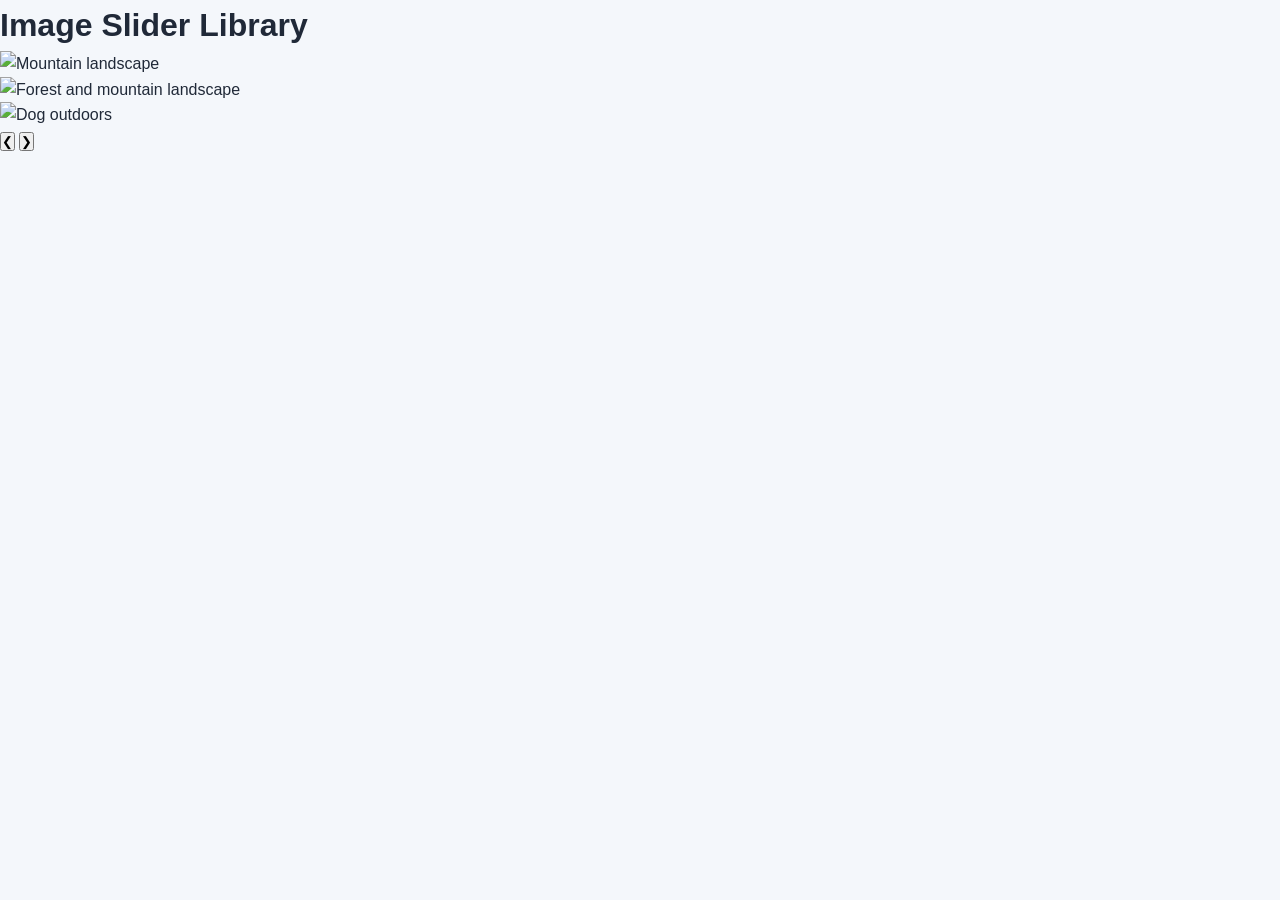
==== commit 9c394598: "Update index.html" ====
--- a/index.html
+++ b/index.html
@@ -1,290 +1,69 @@
 <!DOCTYPE html>
 <html lang="en">
-
 <head>
     <meta charset="UTF-8">
     <meta name="viewport" content="width=device-width, initial-scale=1.0">
-
-    <meta name="description"
-        content="Personal portfolio of Reshma Chaudhary, an Information Technology student.">
-
-    <title>Reshma Chaudhary | IT Portfolio</title>
-
+    <title>Image Slider Library</title>
     <link rel="stylesheet" href="style.css">
 </head>
 
 <body>
 
-    <header class="site-header">
+    <main class="slider-section">
+        <h1>Image Slider Library</h1>
 
-        <nav class="navbar">
+        <div class="slider" aria-label="Image slider">
 
-            <h1 class="logo">Reshma Chaudhary</h1>
+            <div class="slider-viewport">
+                <div class="slider-track" id="sliderTrack">
 
-            <ul class="nav-links">
-                <li><a href="#home">Home</a></li>
-                <li><a href="#about">About</a></li>
-                <li><a href="#skills">Skills</a></li>
-                <li><a href="#projects">Projects</a></li>
-                <li><a href="#education">Education</a></li>
-                <li><a href="#contact">Contact</a></li>
-            </ul>
+                    <div class="slide">
+                        <img
+                            src="https://picsum.photos/id/1015/1200/700"
+                            alt="Mountain landscape">
+                    </div>
 
-        </nav>
+                    <div class="slide">
+                        <img
+                            src="https://picsum.photos/id/1016/1200/700"
+                            alt="Forest and mountain landscape">
+                    </div>
 
-    </header>
+                    <div class="slide">
+                        <img
+                            src="https://picsum.photos/id/1025/1200/700"
+                            alt="Dog outdoors">
+                    </div>
 
-
-    <main>
-
-        <!-- Home Section -->
-
-        <section id="home" class="hero-section">
-
-            <div class="hero-content">
-
-                <p class="intro-text">Hello, I am</p>
-
-                <h2>Reshma Chaudhary</h2>
-
-                <h3>Information Technology Student</h3>
-
-                <p>
-                    I am an Information Technology student interested in web development,
-                    programming, and exploring modern technologies.
-                </p>
-
-                <a href="#projects" class="primary-button">
-                    View My Projects
-                </a>
-
+                </div>
             </div>
 
+<button
+    type="button"
+    class="nav-button prev"
+    id="prevButton"
+    aria-label="Previous image">
+    &#10094;
+</button>
 
-            <div class="profile-image">
+<button
+    type="button"
+    class="nav-button next"
+    id="nextButton"
+    aria-label="Next image">
+    &#10095;
+</button>
 
-                <img src="Images/reshma.jpeg"
-                    alt="Portrait of Reshma Chaudhary">
-
+            <div
+                class="dots"
+                id="dots"
+                aria-label="Slide indicators">
             </div>
 
-        </section>
-
-
-        <!-- About Section -->
-
-        <section id="about" class="content-section">
-
-            <h2>About Me</h2>
-
-            <p>
-                I am an Information Technology student developing my knowledge of programming,
-                web development, and computer technologies. I enjoy learning through practical
-                projects and continuously improving my technical abilities.
-            </p>
-
-            <p>
-                My current interests include creating websites, understanding software systems,
-                and developing practical solutions through technology.
-            </p>
-
-        </section>
-
-
-        <!-- Skills Section -->
-
-        <section id="skills" class="content-section">
-
-            <h2>Technical Skills</h2>
-
-            <div class="skills-grid">
-
-
-                <article class="skill-card">
-
-                    <h3>Web Development</h3>
-
-                    <p>
-                        HTML5, CSS3, responsive layouts, and semantic webpage structures.
-                    </p>
-
-                </article>
-
-
-                <article class="skill-card">
-
-                    <h3>Programming</h3>
-
-                    <p>
-                        Knowledge of programming concepts and object-oriented programming.
-                    </p>
-
-                </article>
-
-
-                <article class="skill-card">
-
-                    <h3>Development Tools</h3>
-
-                    <p>
-                        GitHub, Visual Studio Code, Git, and other development tools.
-                    </p>
-
-                </article>
-
-
-                <article class="skill-card">
-
-                    <h3>Operating Systems</h3>
-
-                    <p>
-                        Experience working with Windows and Linux-based environments.
-                    </p>
-
-                </article>
-
-
-            </div>
-
-        </section>
-
-
-        <!-- Projects Section -->
-
-        <section id="projects" class="content-section">
-
-            <h2>Projects and Online Work</h2>
-
-            <div class="projects-grid">
-
-
-                <article class="project-card">
-
-                    <h3>GitHub Profile</h3>
-
-                    <p>
-                        My GitHub profile contains my programming work, academic projects,
-                        and ongoing development activities.
-                    </p>
-
-                    <a href="https://github.com/reshmachaudharyy"
-                        target="_blank"
-                        rel="noopener">
-
-                        Visit GitHub Profile
-
-                    </a>
-
-                </article>
-
-
-                <article class="project-card">
-
-                    <h3>Portfolio Repository</h3>
-
-                    <p>
-                        This repository contains the source files for my responsive personal
-                        portfolio, including HTML, CSS, images, and project documentation.
-                    </p>
-
-                    <a href="https://github.com/reshmachaudharyy/my-portfolio"
-                        target="_blank"
-                        rel="noopener">
-
-                        View Repository
-
-                    </a>
-
-                </article>
-
-
-            </div>
-
-        </section>
-
-
-        <!-- Education Section -->
-
-        <section id="education" class="content-section">
-
-            <h2>Education</h2>
-
-
-            <article class="education-card">
-
-                <h3>
-                    Bachelor's Degree in Information Technology
-                </h3>
-
-                <p>
-                    Currently studying Information Technology and developing knowledge in
-                    programming, web development, databases, networking, and software systems.
-                </p>
-
-            </article>
-
-        </section>
-
-
-        <!-- Contact Section -->
-
-        <section id="contact" class="content-section contact-section">
-
-            <h2>Contact Me</h2>
-
-            <p>
-                I am open to learning opportunities, academic collaborations,
-                and technology-related projects.
-            </p>
-
-
-            <ul class="contact-list">
-
-                <li>
-
-                    <strong>Email:</strong>
-
-                    <a href="mailto:reshmachaudhary390@gmail.com">
-
-                        reshmachaudhary390@gmail.com
-
-                    </a>
-
-                </li>
-
-
-                <li>
-
-                    <strong>GitHub:</strong>
-
-                    <a href="https://github.com/reshmachaudharyy"
-                        target="_blank"
-                        rel="noopener">
-
-                        github.com/reshmachaudharyy
-
-                    </a>
-
-                </li>
-
-            </ul>
-
-        </section>
-
+        </div>
     </main>
 
-
-    <!-- Footer -->
-
-    <footer class="site-footer">
-
-        <p>
-            &copy; 2026 Reshma Chaudhary. All rights reserved.
-        </p>
-
-    </footer>
-
+    <script src="Javascript.js"></script>
 
 </body>
-
 </html>
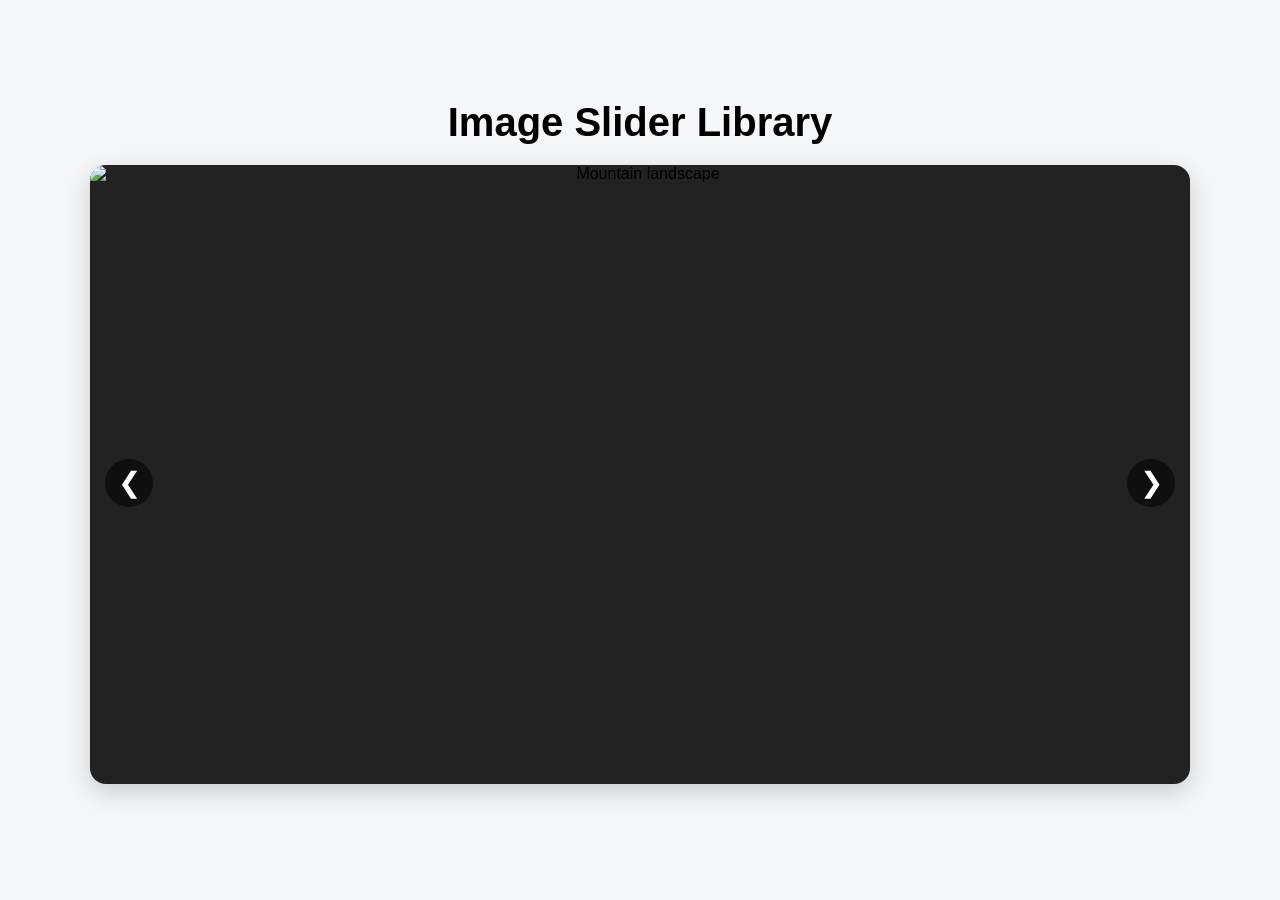
==== commit 858461cf: "Add files via upload" ====
--- a/index.html
+++ b/index.html
@@ -10,50 +10,60 @@
 <body>
 
     <main class="slider-section">
+
         <h1>Image Slider Library</h1>
 
-        <div class="slider" aria-label="Image slider">
+        <div class="slider">
 
+            <!-- Image viewing area -->
             <div class="slider-viewport">
+
                 <div class="slider-track" id="sliderTrack">
 
+                    <!-- Slide 1 -->
                     <div class="slide">
                         <img
-                            src="https://picsum.photos/id/1015/1200/700"
+                            src="images/Mountain landscape.jpg"
                             alt="Mountain landscape">
                     </div>
 
+                    <!-- Slide 2 -->
                     <div class="slide">
                         <img
-                            src="https://picsum.photos/id/1016/1200/700"
+                            src="images/Forest and mountain landscape.jpg"
                             alt="Forest and mountain landscape">
                     </div>
 
+                    <!-- Slide 3 -->
                     <div class="slide">
                         <img
-                            src="https://picsum.photos/id/1025/1200/700"
+                            src="images/Dog outdoors.jpg"
                             alt="Dog outdoors">
                     </div>
 
                 </div>
+
             </div>
 
-<button
-    type="button"
-    class="nav-button prev"
-    id="prevButton"
-    aria-label="Previous image">
-    &#10094;
-</button>
+            <!-- Previous button -->
+            <button
+                type="button"
+                class="nav-button prev"
+                id="prevButton"
+                aria-label="Previous image">
+                &#10094;
+            </button>
 
-<button
-    type="button"
-    class="nav-button next"
-    id="nextButton"
-    aria-label="Next image">
-    &#10095;
-</button>
+            <!-- Next button -->
+            <button
+                type="button"
+                class="nav-button next"
+                id="nextButton"
+                aria-label="Next image">
+                &#10095;
+            </button>
 
+            <!-- Indicator dots -->
             <div
                 class="dots"
                 id="dots"
@@ -61,9 +71,10 @@
             </div>
 
         </div>
+
     </main>
 
-    <script src="Javascript.js"></script>
+    <script src="slider.js"></script>
 
 </body>
-</html>
+</html>
--- a/style.css
+++ b/style.css
@@ -1,319 +1,171 @@
-/* ------------------------------
-   General Page Styling
------------------------------- */
-
 * {
+    box-sizing: border-box;
     margin: 0;
     padding: 0;
-    box-sizing: border-box;
-}
-
-html {
-    scroll-behavior: smooth;
 }
 
 body {
-    font-family: Arial, Helvetica, sans-serif;
-    line-height: 1.6;
-    background-color: #f4f7fb;
-    color: #202938;
+    min-height: 100vh;
+    display: flex;
+    justify-content: center;
+    align-items: center;
+    padding: 30px;
+    font-family: Arial, sans-serif;
+    background: #f4f6f8;
 }
 
-/* ------------------------------
-   Header and Navigation
------------------------------- */
-
-.site-header {
-    background-color: #172554;
-    padding: 18px 8%;
-    position: sticky;
-    top: 0;
-    z-index: 1000;
-}
-
-.navbar {
-    display: flex;
-    justify-content: space-between;
-    align-items: center;
-    gap: 30px;
-}
-
-.logo {
-    color: #ffffff;
-    font-size: 1.5rem;
-}
-
-.nav-links {
-    display: flex;
-    list-style: none;
-    gap: 24px;
-}
-
-.nav-links a {
-    color: #ffffff;
-    text-decoration: none;
-    font-weight: bold;
-    transition: opacity 0.3s ease;
-}
-
-.nav-links a:hover {
-    opacity: 0.7;
-}
-
-/* ------------------------------
-   Hero Section
------------------------------- */
-
-.hero-section {
-    min-height: 85vh;
-    padding: 80px 8%;
-    display: grid;
-    grid-template-columns: 1.5fr 1fr;
-    align-items: center;
-    gap: 50px;
-    background-color: #dbeafe;
-}
-
-.hero-content h2 {
-    font-size: 3rem;
-    color: #172554;
-    margin-bottom: 10px;
-}
-
-.hero-content h3 {
-    font-size: 1.5rem;
-    color: #2563eb;
-    margin-bottom: 20px;
-}
-
-.hero-content p {
-    max-width: 600px;
-    margin-bottom: 25px;
-}
-
-.intro-text {
-    font-weight: bold;
-    color: #2563eb;
-}
-
-.profile-image {
+.slider-section {
+    width: min(100%, 1100px);
     text-align: center;
 }
 
-.profile-image img {
-    width: 280px;
-    height: 280px;
-    object-fit: cover;
-    border-radius: 50%;
-    border: 8px solid #ffffff;
+.slider-section h1 {
+    margin-bottom: 20px;
+    font-size: clamp(1.5rem, 4vw, 2.5rem);
 }
 
-/* ------------------------------
-   Buttons
------------------------------- */
-
-.primary-button {
-    display: inline-block;
-    padding: 12px 22px;
-    background-color: #2563eb;
-    color: #ffffff;
-    text-decoration: none;
-    border-radius: 6px;
-    font-weight: bold;
+.slider {
+    position: relative;
+    width: 100%;
 }
 
-.primary-button:hover {
-    background-color: #1d4ed8;
+.slider-viewport {
+    width: 100%;
+    overflow: hidden;
+    border-radius: 16px;
+    box-shadow: 0 8px 25px rgba(0, 0, 0, 0.18);
+    background: #222;
 }
 
-/* ------------------------------
-   General Sections
------------------------------- */
-
-.content-section {
-    padding: 70px 8%;
-    max-width: 1200px;
-    margin: auto;
+.slider-track {
+    display: flex;
+    width: 100%;
+    transition: transform 0.55s ease-in-out;
+    will-change: transform;
 }
 
-.content-section h2 {
-    text-align: center;
-    color: #172554;
-    margin-bottom: 30px;
-    font-size: 2rem;
+.slide {
+    flex: 0 0 100%;
+    width: 100%;
+    aspect-ratio: 16 / 9;
 }
 
-.content-section > p {
-    max-width: 850px;
-    margin: 0 auto 18px;
-    text-align: center;
+.slide img {
+    display: block;
+    width: 100%;
+    height: 100%;
+    max-width: 100%;
+    object-fit: cover;
 }
 
-/* ------------------------------
-   Skills Section
------------------------------- */
+.nav-button {
+    position: absolute;
+    top: 50%;
+    transform: translateY(-50%);
 
-.skills-grid {
-    display: grid;
-    grid-template-columns: repeat(4, 1fr);
-    gap: 20px;
+    width: 48px;
+    height: 48px;
+
+    border: none;
+    border-radius: 50%;
+
+    background: rgba(0, 0, 0, 0.55);
+    color: white;
+
+    font-size: 28px;
+    cursor: pointer;
+
+    z-index: 2;
+
+    transition: background 0.2s ease;
 }
 
-.skill-card {
-    background-color: #ffffff;
-    padding: 25px;
-    border-radius: 10px;
-    border-top: 4px solid #2563eb;
-    box-shadow: 0 4px 12px rgba(0, 0, 0, 0.08);
+.nav-button:hover {
+    background: rgba(0, 0, 0, 0.8);
 }
 
-.skill-card h3 {
-    color: #172554;
-    margin-bottom: 10px;
+.nav-button:focus {
+    outline: 3px solid #ffffff;
+    outline-offset: 2px;
 }
 
-/* ------------------------------
-   Projects Section
------------------------------- */
-
-.projects-grid {
-    display: grid;
-    grid-template-columns: repeat(3, 1fr);
-    gap: 25px;
+.prev {
+    left: 15px;
 }
 
-.project-card {
-    background-color: #ffffff;
-    padding: 28px;
-    border-radius: 10px;
-    box-shadow: 0 4px 12px rgba(0, 0, 0, 0.08);
+.next {
+    right: 15px;
 }
 
-.project-card h3 {
-    color: #172554;
-    margin-bottom: 15px;
+.dots {
+    display: flex;
+    justify-content: center;
+    align-items: center;
+
+    gap: 9px;
+    margin-top: 16px;
 }
 
-.project-card p {
-    margin-bottom: 20px;
+.dot {
+    width: 11px;
+    height: 11px;
+
+    border: none;
+    border-radius: 50%;
+
+    background: #bbb;
+    cursor: pointer;
+
+    transition:
+        transform 0.2s ease,
+        background 0.2s ease;
 }
 
-.project-card a {
-    color: #2563eb;
-    font-weight: bold;
-    text-decoration: none;
+.dot:hover {
+    transform: scale(1.15);
 }
 
-.project-card a:hover {
-    text-decoration: underline;
+.dot.active {
+    background: #333;
+    transform: scale(1.25);
 }
 
-/* ------------------------------
-   Education Section
------------------------------- */
-
-.education-card {
-    background-color: #ffffff;
-    padding: 30px;
-    border-left: 5px solid #2563eb;
-    max-width: 800px;
-    margin: auto;
-    box-shadow: 0 4px 12px rgba(0, 0, 0, 0.08);
-}
-
-.education-card h3 {
-    color: #172554;
-    margin-bottom: 12px;
-}
-
-/* ------------------------------
-   Contact Section
------------------------------- */
-
-.contact-section {
-    text-align: center;
-}
-
-.contact-list {
-    list-style: none;
-    margin-top: 20px;
-}
-
-.contact-list li {
-    margin: 8px 0;
-}
-
-/* ------------------------------
-   Footer
------------------------------- */
-
-.site-footer {
-    text-align: center;
-    padding: 25px;
-    background-color: #172554;
-    color: #ffffff;
-}
-
-/* ------------------------------
-   Responsive Design
------------------------------- */
-
-@media (max-width: 900px) {
-
-    .navbar {
-        flex-direction: column;
-    }
-
-    .skills-grid {
-        grid-template-columns: repeat(2, 1fr);
-    }
-
-    .projects-grid {
-        grid-template-columns: repeat(2, 1fr);
-    }
-
-    .hero-section {
-        grid-template-columns: 1fr;
-        text-align: center;
-    }
-
-    .hero-content p {
-        margin-left: auto;
-        margin-right: auto;
-    }
+.dot:focus {
+    outline: 2px solid #333;
+    outline-offset: 3px;
 }
 
 @media (max-width: 600px) {
 
-    .site-header {
-        padding: 20px 5%;
+    body {
+        padding: 16px;
     }
 
-    .nav-links {
-        flex-direction: column;
-        align-items: center;
-        gap: 10px;
+    .slider-section h1 {
+        margin-bottom: 15px;
     }
 
-    .hero-section {
-        padding: 60px 5%;
+    .nav-button {
+        width: 40px;
+        height: 40px;
+        font-size: 22px;
     }
 
-    .hero-content h2 {
-        font-size: 2.2rem;
+    .prev {
+        left: 8px;
     }
 
-    .profile-image img {
-        width: 220px;
-        height: 220px;
+    .next {
+        right: 8px;
     }
 
-    .content-section {
-        padding: 50px 5%;
+    .dots {
+        gap: 7px;
+        margin-top: 12px;
     }
 
-    .skills-grid,
-    .projects-grid {
-        grid-template-columns: 1fr;
+    .dot {
+        width: 9px;
+        height: 9px;
     }
-}+}
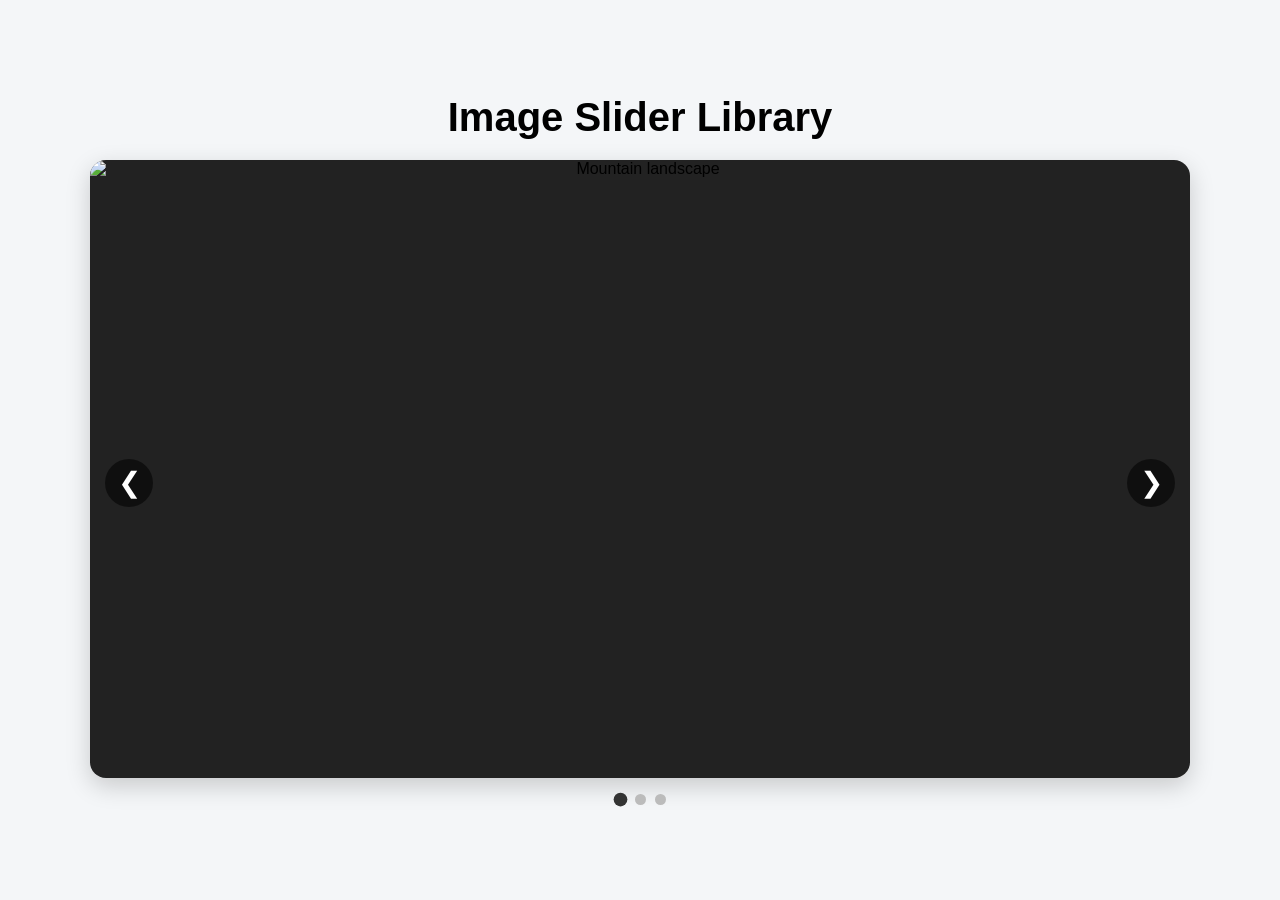
==== commit b415ff14: "Update index.html" ====
--- a/index.html
+++ b/index.html
@@ -74,7 +74,7 @@
 
     </main>
 
-    <script src="slider.js"></script>
+    <script src="Javascript.js"></script>
 
 </body>
-</html>+</html>
